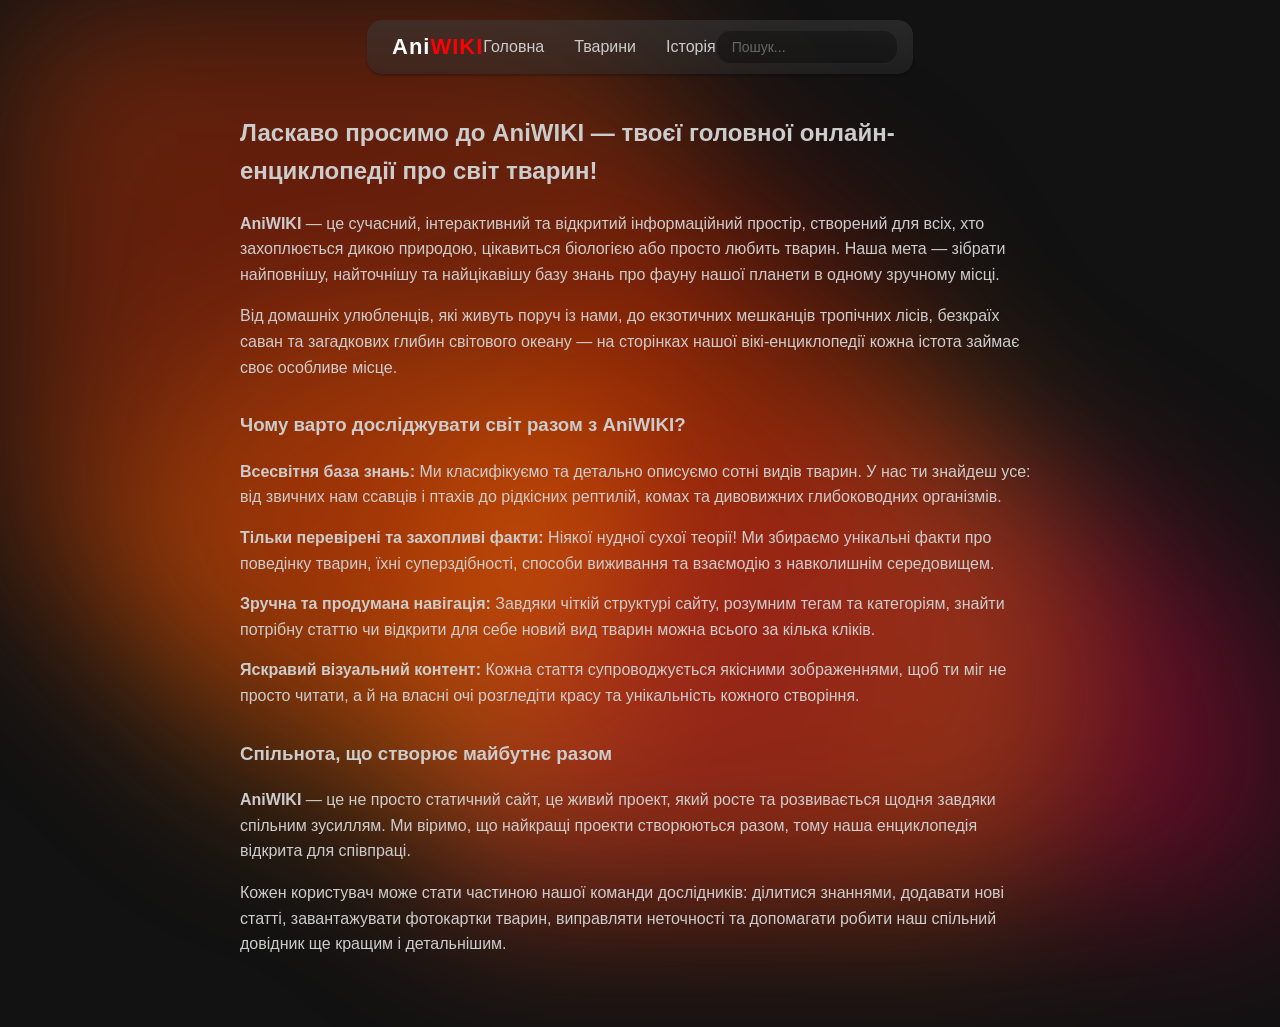
==== index.html @ d8af7936 "добалено сторінки. майже все готово" ====
<!DOCTYPE html>
<html lang="uk">
<head>
    <meta charset="UTF-8">
    <meta name="viewport" content="width=device-width, initial-scale=1.0">
    <title>AniWIKI Home</title>
    <link rel="stylesheet" href="style.css">
</head>
<body>
    <div class="header-container">
        <header class="nav">
            <div class="logo">Ani<span>WIKI</span></div>
            
            <nav class="btn">
                <a href="#">Головна</a>
                <a href="pages/wiki/coala/index.html">Тварини</a>
                <a href="#">Історія</a>
            </nav>
            
            <div class="search-box">
                <input type="text" placeholder="Пошук...">
            </div>
        </header>
    </div>
    <main>
            <section class="wiki-intro">
                <h2>Ласкаво просимо до AniWIKI — твоєї головної онлайн-енциклопедії про світ тварин!</h2>
                
                <p><strong>AniWIKI</strong> — це сучасний, інтерактивний та відкритий інформаційний простір, створений для всіх, хто захоплюється дикою природою, цікавиться біологією або просто любить тварин. Наша мета — зібрати найповнішу, найточнішу та найцікавішу базу знань про фауну нашої планети в одному зручному місці.</p>
                
                <p>Від домашніх улюбленців, які живуть поруч із нами, до екзотичних мешканців тропічних лісів, безкраїх саван та загадкових глибин світового океану — на сторінках нашої вікі-енциклопедії кожна істота займає своє особливе місце.</p>
            </section>

            <section class="wiki-features">
                <h3>Чому варто досліджувати світ разом з AniWIKI?</h3>
                <ul>
                    <li><strong>Всесвітня база знань:</strong> Ми класифікуємо та детально описуємо сотні видів тварин. У нас ти знайдеш усе: від звичних нам ссавців і птахів до рідкісних рептилій, комах та дивовижних глибоководних організмів.</li>
                    <li><strong>Тільки перевірені та захопливі факти:</strong> Ніякої нудної сухої теорії! Ми збираємо унікальні факти про поведінку тварин, їхні суперздібності, способи виживання та взаємодію з навколишнім середовищем.</li>
                    <li><strong>Зручна та продумана навігація:</strong> Завдяки чіткій структурі сайту, розумним тегам та категоріям, знайти потрібну статтю чи відкрити для себе новий вид тварин можна всього за кілька кліків.</li>
                    <li><strong>Яскравий візуальний контент:</strong> Кожна стаття супроводжується якісними зображеннями, щоб ти міг не просто читати, а й на власні очі розгледіти красу та унікальність кожного створіння.</li>
                </ul>
            </section>

            <section class="wiki-community">
                <h3>Спільнота, що створює майбутнє разом</h3>
                <p><strong>AniWIKI</strong> — це не просто статичний сайт, це живий проект, який росте та розвивається щодня завдяки спільним зусиллям. Ми віримо, що найкращі проекти створюються разом, тому наша енциклопедія відкрита для співпраці.</p>
                <p>Кожен користувач може стати частиною нашої команди дослідників: ділитися знаннями, додавати нові статті, завантажувати фотокартки тварин, виправляти неточності та допомагати робити наш спільний довідник ще кращим і детальнішим.</p>
            </section>
    </main>
    <footer></footer>

    <script src="script.js"></script>
</body>
<div class="blob-container">
  <div class="blob blob-1"></div>
  <div class="blob blob-2"></div>
  <div class="blob blob-3"></div>
  <div class="blob blob-4"></div>
  <div class="blob blob-5"></div>
</div>
</html>
---- style.css ----
:root {
  --font-family: "Inter", sans-serif;
}

/* сторінка */

body {
    background-color: #121212;
    margin: 0;
    padding: 20px;
    font-family: 'Segoe UI', sans-serif;
}

/* хедер та навігація */

.header-container {
    display: flex;
    justify-content: center;
}

.nav {
    display: flex;
    align-items: center;
    justify-content: space-between;
    padding: 10px 25px;
    width: 40%;
    max-width: 1000px;
    border-radius: 15px;
    
    backdrop-filter: blur(2px);
    box-shadow: 0 2px 2px 0 rgba(0, 0, 0, 0.25);
    background: linear-gradient(180deg, rgba(62, 62, 63, 0.5) 0%, rgba(45, 45, 45, 0.5) 100%);
}

/* логотип */

.logo {
    color: white;
    font-weight: bold;
    font-size: 22px;
    letter-spacing: 1px;
}

.logo span {
    color: #ff0000;
}

/* кнопки */

.btn {
    display: flex;
    gap: 30px;
}

.btn a {
    color: #ccc;
    text-decoration: none;
    font-size: 16px;
    transition: 0.3s;
}

.btn a:hover {
    color: white;
}

/* вікно пошуку */

.search-box input {
    background: rgba(0, 0, 0, 0.3);
    border: 1px solid rgba(255, 255, 255, 0.05);
    border-radius: 15px;
    padding: 8px 15px;
    color: white;
    outline: none;
    width: 150px;
    font-size: 14px;
    transition: 0.3s;
}

.search-box input:focus {
    background: rgba(0, 0, 0, 0.5);
    width: 200px;
    border-color: rgba(255, 0, 0, 0.5);
}

.search-box input::placeholder {
    color: #666;
}

/* мейн */

main {
    max-width: 800px;
    margin: 0 auto;
    padding: 20px;
    line-height: 1.6;
    color: #ccc;
}

section {
    margin-bottom: 30px;
}

ul {
    list-style-type: none;
    padding-left: 0;
}

li {
    margin-bottom: 15px;
}

/* блоби */

.blob-container {
    position: fixed;
    inset: 0;
    overflow: hidden;
    z-index: -1;
    filter: blur(80px);
    pointer-events: none;
}

.blob {
    position: absolute;
    border-radius: 50%;
    opacity: 0.35;
}

.blob-1 {
    width: 800px; height: 800px;
    background: radial-gradient(circle, #ff2200, #ff6600);
    top: -100px; left: -80px;
    animation: blob1 7s ease-in-out infinite alternate;
}
.blob-2 {
    width: 900px; height: 900px;
    background: radial-gradient(circle, #cc0033, #ff0066);
    top: 50%; right: -60px;
    animation: blob2 6s ease-in-out infinite alternate;
}
.blob-3 {
    width: 700px; height: 700px;
    background: radial-gradient(circle, #ff4400, #ffaa00);
    bottom: -120px; left: 30%;
    animation: blob3 5s ease-in-out infinite alternate;
}
.blob-4 {
    width: 400px; height: 400px;
    background: radial-gradient(circle, #990000, #cc2200);
    top: 20%; left: 40%;
    animation: blob4 8s ease-in-out infinite alternate;
}
.blob-5 {
    width: 500px; height: 500px;
    background: radial-gradient(circle, #ff3300, #ff9900);
    bottom: 10%; left: 10%;
    animation: blob5 7s ease-in-out infinite alternate;
}

@keyframes blob1 {
    from { transform: translate(0, 0) scale(1); }
    to   { transform: translate(550px, 30px) scale(1.7); }
}
@keyframes blob2 {
    from { transform: translate(0, 0) scale(1); }
    to   { transform: translate(-250px, -30px) scale(1.3); }
}
@keyframes blob3 {
    from { transform: translate(0, 0) scale(1); }
    to   { transform: translate(510px, 30px) scale(1.1); }
}
@keyframes blob4 {
    from { transform: translate(0, 0) scale(1); }
    to   { transform: translate(400px, -50px) scale(0.7); }
}
@keyframes blob5 {
    from { transform: translate(0, 0) scale(1); }
    to   { transform: translate(250px, -450px) scale(1.2); }
}
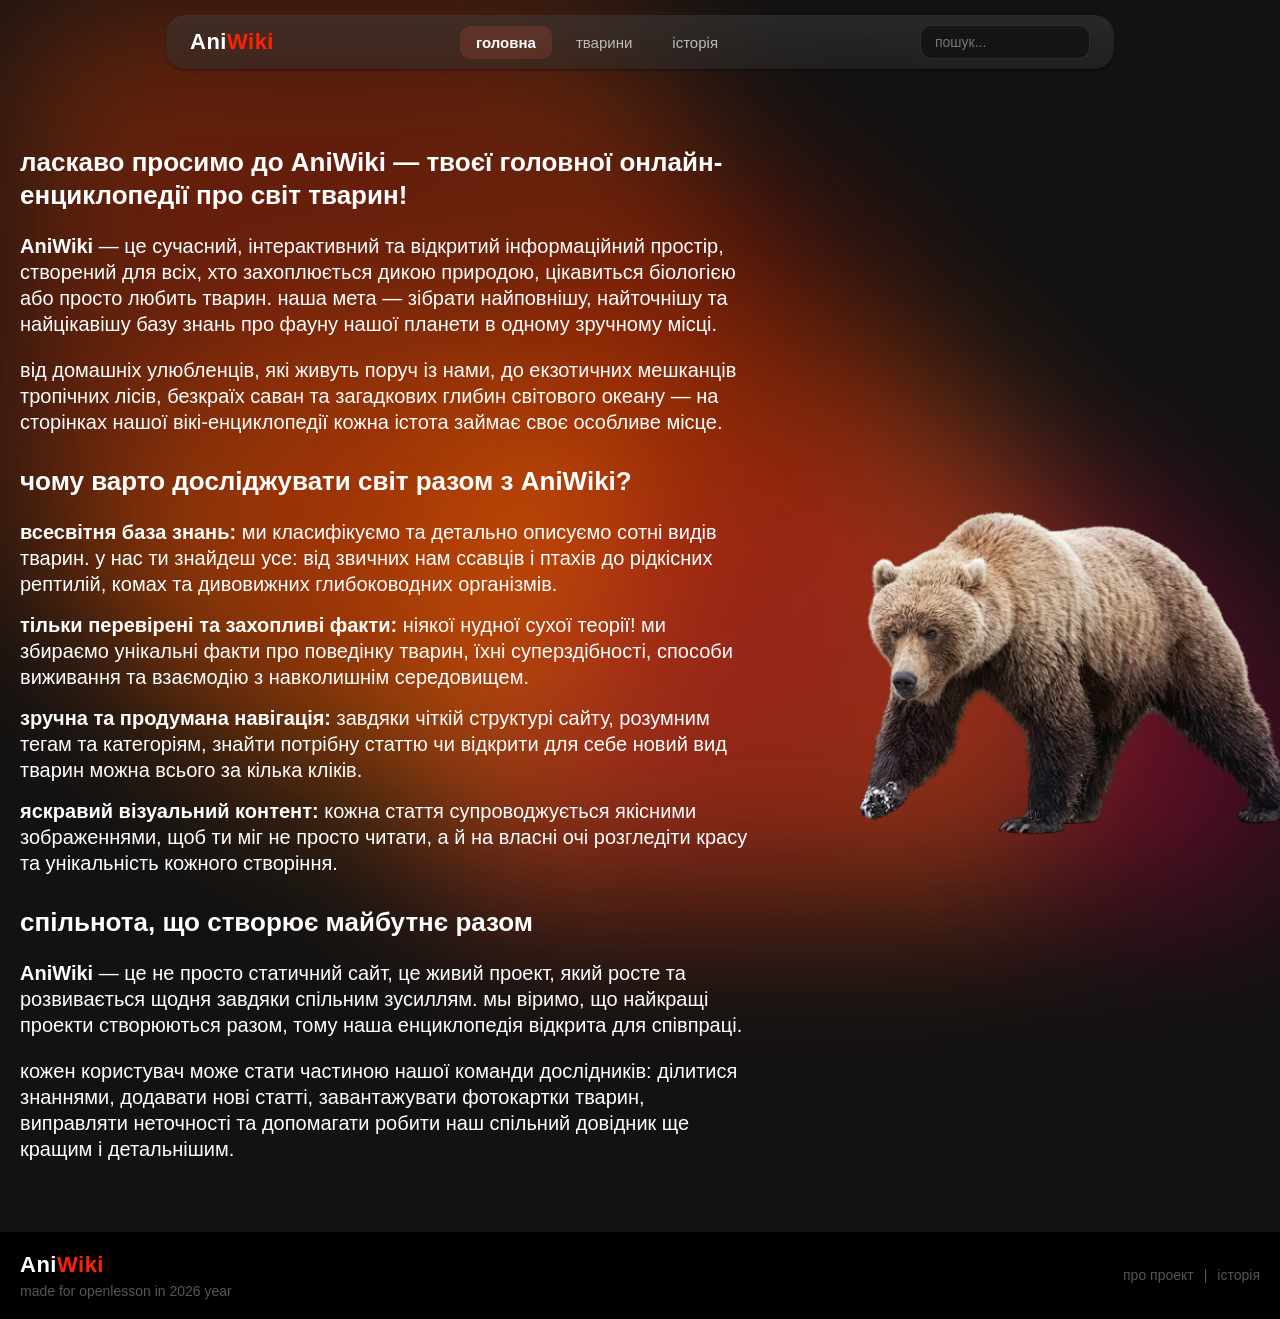
==== commit 49f8639d: "ЗРОБЛЕНО!" ====
--- a/index.html
+++ b/index.html
@@ -3,59 +3,70 @@
 <head>
     <meta charset="UTF-8">
     <meta name="viewport" content="width=device-width, initial-scale=1.0">
-    <title>AniWIKI Home</title>
+    <title>aniwiki home</title>
     <link rel="stylesheet" href="style.css">
 </head>
 <body>
     <div class="header-container">
         <header class="nav">
-            <div class="logo">Ani<span>WIKI</span></div>
-            
-            <nav class="btn">
-                <a href="#">Головна</a>
-                <a href="pages/wiki/coala/index.html">Тварини</a>
-                <a href="#">Історія</a>
+            <div class="logo">Ani<span>Wiki</span></div>
+            <nav class="nav-links">
+                <a href="/index.html" class="active">головна</a>
+                <a href="pages/animals/index.html">тварини</a>
+                <a href="pages/history/index.html">історія</a>
             </nav>
-            
             <div class="search-box">
-                <input type="text" placeholder="Пошук...">
+                <input type="text" id="search-input" placeholder="пошук..." autocomplete="off">
+                <div id="search-results" class="search-results-dropdown"></div>
             </div>
         </header>
     </div>
-    <main>
+    
+    <main class="grid-container" id="about">
+        <div class="content-column">
             <section class="wiki-intro">
-                <h2>Ласкаво просимо до AniWIKI — твоєї головної онлайн-енциклопедії про світ тварин!</h2>
-                
-                <p><strong>AniWIKI</strong> — це сучасний, інтерактивний та відкритий інформаційний простір, створений для всіх, хто захоплюється дикою природою, цікавиться біологією або просто любить тварин. Наша мета — зібрати найповнішу, найточнішу та найцікавішу базу знань про фауну нашої планети в одному зручному місці.</p>
-                
-                <p>Від домашніх улюбленців, які живуть поруч із нами, до екзотичних мешканців тропічних лісів, безкраїх саван та загадкових глибин світового океану — на сторінках нашої вікі-енциклопедії кожна істота займає своє особливе місце.</p>
+                <h2>ласкаво просимо до AniWiki — твоєї головної онлайн-енциклопедії про світ тварин!</h2>
+                <p><strong>AniWiki</strong> — це сучасний, інтерактивний та відкритий інформаційний простір, створений для всіх, хто захоплюється дикою природою, цікавиться біологією або просто любить тварин. наша мета — зібрати найповнішу, найточнішу та найцікавішу базу знань про фауну нашої планети в одному зручному місці.</p>
+                <p>від домашніх улюбленців, які живуть поруч із нами, до екзотичних мешканців тропічних лісів, безкраїх саван та загадкових глибин світового океану — на сторінках нашої вікі-енциклопедії кожна істота займає своє особливе місце.</p>
             </section>
-
             <section class="wiki-features">
-                <h3>Чому варто досліджувати світ разом з AniWIKI?</h3>
+                <h3>чому варто досліджувати світ разом з AniWiki?</h3>
                 <ul>
-                    <li><strong>Всесвітня база знань:</strong> Ми класифікуємо та детально описуємо сотні видів тварин. У нас ти знайдеш усе: від звичних нам ссавців і птахів до рідкісних рептилій, комах та дивовижних глибоководних організмів.</li>
-                    <li><strong>Тільки перевірені та захопливі факти:</strong> Ніякої нудної сухої теорії! Ми збираємо унікальні факти про поведінку тварин, їхні суперздібності, способи виживання та взаємодію з навколишнім середовищем.</li>
-                    <li><strong>Зручна та продумана навігація:</strong> Завдяки чіткій структурі сайту, розумним тегам та категоріям, знайти потрібну статтю чи відкрити для себе новий вид тварин можна всього за кілька кліків.</li>
-                    <li><strong>Яскравий візуальний контент:</strong> Кожна стаття супроводжується якісними зображеннями, щоб ти міг не просто читати, а й на власні очі розгледіти красу та унікальність кожного створіння.</li>
+                    <li><strong>всесвітня база знань:</strong> ми класифікуємо та детально описуємо сотні видів тварин. у нас ти знайдеш усе: від звичних нам ссавців і птахів до рідкісних рептилій, комах та дивовижних глибоководних організмів.</li>
+                    <li><strong>тільки перевірені та захопливі факти:</strong> ніякої нудної сухої теорії! ми збираємо унікальні факти про поведінку тварин, їхні суперздібності, способи виживання та взаємодію з навколишнім середовищем.</li>
+                    <li><strong>зручна та продумана навігація:</strong> завдяки чіткій структурі сайту, розумним тегам та категоріям, знайти потрібну статтю чи відкрити для себе новий вид тварин можна всього за кілька кліків.</li>
+                    <li><strong>яскравий візуальний контент:</strong> кожна стаття супроводжується якісними зображеннями, щоб ти міг не просто читати, а й на власні очі розгледіти красу та унікальність кожного створіння.</li>
                 </ul>
             </section>
+            <section class="wiki-community">
+                <h3>спільнота, що створює майбутнє разом</h3>
+                <p><strong>AniWiki</strong> — це не просто статичний сайт, це живий проект, який росте та розвивається щодня завдяки спільним зусиллям. мы віримо, що найкращі проекти створюються разом, тому наша енциклопедія відкрита для співпраці.</p>
+                <p>кожен користувач може стати частиною нашої команди дослідників: ділитися знаннями, додавати нові статті, завантажувати фотокартки тварин, виправляти неточності та допомагати робити наш спільний довідник ще кращим і детальнішим.</p>
+            </section>
+        </div>
+        
+        <div class="illustration-column" id="animal-slider">
+        </div>
+    </main>
 
-            <section class="wiki-community">
-                <h3>Спільнота, що створює майбутнє разом</h3>
-                <p><strong>AniWIKI</strong> — це не просто статичний сайт, це живий проект, який росте та розвивається щодня завдяки спільним зусиллям. Ми віримо, що найкращі проекти створюються разом, тому наша енциклопедія відкрита для співпраці.</p>
-                <p>Кожен користувач може стати частиною нашої команди дослідників: ділитися знаннями, додавати нові статті, завантажувати фотокартки тварин, виправляти неточності та допомагати робити наш спільний довідник ще кращим і детальнішим.</p>
-            </section>
-    </main>
-    <footer></footer>
+    <footer class="footer">
+        <div class="footer-left">
+            <div class="logo">Ani<span>Wiki</span></div>
+            <p>made for openlesson in 2026 year</p>
+        </div>
+        <div class="footer-right">
+            <a href="#about">про проект</a> | <a href="/pages/history/">історія</a>
+        </div>
+    </footer>
 
     <script src="script.js"></script>
+    
+    <div class="blob-container">
+        <div class="blob blob-1"></div>
+        <div class="blob blob-2"></div>
+        <div class="blob blob-3"></div>
+        <div class="blob blob-4"></div>
+        <div class="blob blob-5"></div>
+    </div>
 </body>
-<div class="blob-container">
-  <div class="blob blob-1"></div>
-  <div class="blob blob-2"></div>
-  <div class="blob blob-3"></div>
-  <div class="blob blob-4"></div>
-  <div class="blob blob-5"></div>
-</div>
 </html>
--- a/style.css
+++ b/style.css
@@ -1,180 +1,339 @@
 :root {
-  --font-family: "Inter", sans-serif;
-}
-
-/* сторінка */
+  --font-family: "inter", sans-serif;
+}
 
 body {
-    background-color: #121212;
-    margin: 0;
-    padding: 20px;
-    font-family: 'Segoe UI', sans-serif;
-}
-
-/* хедер та навігація */
+  background-color: #121212;
+  margin: 0;
+  padding: 0;
+  font-family: 'segoe ui', sans-serif;
+  overflow-x: hidden;
+  display: flex;
+  flex-direction: column;
+  min-height: 100vh; 
+}
 
 .header-container {
-    display: flex;
+  position: sticky;
+  top: 0;
+  left: 0;
+  width: 100%;
+  display: flex;
+  justify-content: center;
+  padding: 15px 0;
+  z-index: 100;
+}
+
+.nav {
+  display: flex;
+  align-items: center;
+  justify-content: space-between;
+  padding: 10px 24px;
+  width: 90%;
+  max-width: 900px;
+  border-radius: 20px;
+  backdrop-filter: blur(2px);
+  box-shadow: 0 2px 2px 0 rgba(0, 0, 0, 0.25);
+  background: linear-gradient(180deg, rgba(62, 62, 63, 0.5) 0%, rgba(45, 45, 45, 0.5) 100%);
+}
+
+@media (max-width: 600px) {
+  .nav {
+    flex-direction: column;
+    gap: 12px;
+    padding: 15px;
+  }
+  .nav-links {
+    width: 100%;
     justify-content: center;
-}
-
-.nav {
-    display: flex;
-    align-items: center;
-    justify-content: space-between;
-    padding: 10px 25px;
-    width: 40%;
-    max-width: 1000px;
-    border-radius: 15px;
-    
-    backdrop-filter: blur(2px);
-    box-shadow: 0 2px 2px 0 rgba(0, 0, 0, 0.25);
-    background: linear-gradient(180deg, rgba(62, 62, 63, 0.5) 0%, rgba(45, 45, 45, 0.5) 100%);
-}
-
-/* логотип */
+  }
+  .search-box {
+    width: 100%;
+  }
+  .search-box input {
+    width: 100%;
+  }
+  .search-box input:focus {
+    width: 100%;
+  }
+}
 
 .logo {
-    color: white;
-    font-weight: bold;
-    font-size: 22px;
-    letter-spacing: 1px;
+  color: white;
+  font-weight: 800;
+  font-size: 22px;
+  letter-spacing: 0.5px;
+  cursor: default;
 }
 
 .logo span {
-    color: #ff0000;
-}
-
-/* кнопки */
-
-.btn {
-    display: flex;
-    gap: 30px;
-}
-
-.btn a {
-    color: #ccc;
-    text-decoration: none;
-    font-size: 16px;
-    transition: 0.3s;
-}
-
-.btn a:hover {
-    color: white;
-}
-
-/* вікно пошуку */
+  color: #ff2200;
+}
+
+.nav-links {
+  display: flex;
+  gap: 8px;
+}
+
+.nav-links a {
+  color: #bbb;
+  text-decoration: none;
+  font-size: 15px;
+  font-weight: 500;
+  padding: 8px 16px;
+  border-radius: 10px;
+  transition: all 0.25s ease;
+}
+
+.nav-links a:hover {
+  color: white;
+  background-color: rgba(255, 255, 255, 0.1);
+}
+
+.nav-links a.active {
+  color: white;
+  background-color: rgba(255, 101, 81, 0.15);
+  font-weight: 600;
+}
+
+.search-box {
+  position: relative;
+}
 
 .search-box input {
-    background: rgba(0, 0, 0, 0.3);
-    border: 1px solid rgba(255, 255, 255, 0.05);
-    border-radius: 15px;
-    padding: 8px 15px;
-    color: white;
-    outline: none;
-    width: 150px;
-    font-size: 14px;
-    transition: 0.3s;
+  background: rgba(0, 0, 0, 0.4);
+  border: 1px solid rgba(255, 255, 255, 0.1);
+  border-radius: 12px;
+  padding: 8px 14px;
+  color: white;
+  outline: none;
+  width: 140px;
+  font-size: 14px;
+  transition: all 0.3s ease;
 }
 
 .search-box input:focus {
-    background: rgba(0, 0, 0, 0.5);
-    width: 200px;
-    border-color: rgba(255, 0, 0, 0.5);
+  background: rgba(0, 0, 0, 0.7);
+  width: 180px;
+  border-color: #ff2200;
+  box-shadow: 0 0 10px rgba(255, 34, 0, 0.2);
 }
 
 .search-box input::placeholder {
-    color: #666;
-}
-
-/* мейн */
-
-main {
-    max-width: 800px;
-    margin: 0 auto;
-    padding: 20px;
-    line-height: 1.6;
-    color: #ccc;
+  color: #777;
+}
+
+.search-results-dropdown {
+  position: absolute;
+  top: 120%;
+  right: 0;
+  width: 200px;
+  background: rgba(20, 20, 20, 0.95);
+  border: 1px solid rgba(255, 34, 0, 0.3);
+  border-radius: 12px;
+  overflow: hidden;
+  z-index: 1000;
+  display: none;
+  box-shadow: 0 5px 20px rgba(0, 0, 0, 0.6);
+  backdrop-filter: blur(10px);
+}
+
+.search-result-item {
+  display: flex;
+  align-items: center;
+  gap: 12px;
+  padding: 8px 12px;
+  color: #ddd;
+  font-size: 14px;
+  cursor: pointer;
+  transition: all 0.2s ease;
+  text-align: left;
+}
+
+.search-result-item:hover {
+  background: rgba(255, 34, 0, 0.2);
+  color: white;
+}
+
+.search-item-img {
+  width: 30px;
+  height: 30px;
+  border-radius: 50%; 
+  object-fit: cover;  
+  background-color: #222;
+}
+
+main.grid-container {
+  max-width: 1600px;
+  width: 100%;
+  box-sizing: border-box;
+  margin: 0 auto;
+  padding: 40px 40px 40px 20px;
+  display: grid;
+  grid-template-columns: 60% 40%;
+  gap: 40px;
+  align-items: center;
+  line-height: 1.3;
+  color: #ffffff;
+  font-size: 20px;
+  flex: 1; 
+  position: relative;
+}
+
+.content-column {
+  position: relative;
+  z-index: 2;
+}
+
+.content-column h2, 
+.content-column h3 {
+  font-size: 26px;
+  margin-bottom: 20px;
+}
+
+.illustration-column {
+  position: absolute;
+  top: 50%;
+  right: -5%; 
+  transform: translateY(-50%); 
+  width: 45%; 
+  height: 80vh;
+  display: flex;
+  justify-content: center;
+  align-items: center;
+  z-index: 1; 
+  pointer-events: none; 
+}
+
+.animal-slide {
+  position: absolute;
+  max-width: 100%;
+  max-height: 100%;
+  object-fit: contain;
+  opacity: 0;
+  transform: translateX(30px);
+  transition: opacity 1s ease-in-out, transform 1s ease-in-out;
+}
+
+.animal-slide.active {
+  opacity: 1;
+  transform: translateX(0);
 }
 
 section {
-    margin-bottom: 30px;
+  margin-bottom: 30px;
 }
 
 ul {
-    list-style-type: none;
-    padding-left: 0;
+  list-style-type: none;
+  padding-left: 0;
 }
 
 li {
-    margin-bottom: 15px;
-}
-
-/* блоби */
+  margin-bottom: 15px;
+}
 
 .blob-container {
-    position: fixed;
-    inset: 0;
-    overflow: hidden;
-    z-index: -1;
-    filter: blur(80px);
-    pointer-events: none;
+  position: fixed;
+  inset: 0;
+  overflow: hidden;
+  z-index: -1;
+  filter: blur(80px);
+  pointer-events: none;
 }
 
 .blob {
-    position: absolute;
-    border-radius: 50%;
-    opacity: 0.35;
+  position: absolute;
+  border-radius: 50%;
+  opacity: 0.35;
 }
 
 .blob-1 {
-    width: 800px; height: 800px;
-    background: radial-gradient(circle, #ff2200, #ff6600);
-    top: -100px; left: -80px;
-    animation: blob1 7s ease-in-out infinite alternate;
+  width: 800px; height: 800px;
+  background: radial-gradient(circle, #ff2200, #ff6600);
+  top: -100px; left: -80px;
+  animation: blob1 7s ease-in-out infinite alternate;
 }
 .blob-2 {
-    width: 900px; height: 900px;
-    background: radial-gradient(circle, #cc0033, #ff0066);
-    top: 50%; right: -60px;
-    animation: blob2 6s ease-in-out infinite alternate;
+  width: 900px; height: 900px;
+  background: radial-gradient(circle, #cc0033, #ff0066);
+  top: 50%; right: -60px;
+  animation: blob2 6s ease-in-out infinite alternate;
 }
 .blob-3 {
-    width: 700px; height: 700px;
-    background: radial-gradient(circle, #ff4400, #ffaa00);
-    bottom: -120px; left: 30%;
-    animation: blob3 5s ease-in-out infinite alternate;
+  width: 700px; height: 700px;
+  background: radial-gradient(circle, #ff4400, #ffaa00);
+  bottom: -120px; left: 30%;
+  animation: blob3 5s ease-in-out infinite alternate;
 }
 .blob-4 {
-    width: 400px; height: 400px;
-    background: radial-gradient(circle, #990000, #cc2200);
-    top: 20%; left: 40%;
-    animation: blob4 8s ease-in-out infinite alternate;
+  width: 400px; height: 400px;
+  background: radial-gradient(circle, #990000, #cc2200);
+  top: 20%; left: 40%;
+  animation: blob4 8s ease-in-out infinite alternate;
 }
 .blob-5 {
-    width: 500px; height: 500px;
-    background: radial-gradient(circle, #ff3300, #ff9900);
-    bottom: 10%; left: 10%;
-    animation: blob5 7s ease-in-out infinite alternate;
+  width: 500px; height: 500px;
+  background: radial-gradient(circle, #ff3300, #ff9900);
+  bottom: 10%; left: 10%;
+  animation: blob5 7s ease-in-out infinite alternate;
 }
 
 @keyframes blob1 {
-    from { transform: translate(0, 0) scale(1); }
-    to   { transform: translate(550px, 30px) scale(1.7); }
+  from { transform: translate(0, 0) scale(1); }
+  to { transform: translate(550px, 30px) scale(1.7); }
 }
 @keyframes blob2 {
-    from { transform: translate(0, 0) scale(1); }
-    to   { transform: translate(-250px, -30px) scale(1.3); }
+  from { transform: translate(0, 0) scale(1); }
+  to { transform: translate(-250px, -30px) scale(1.3); }
 }
 @keyframes blob3 {
-    from { transform: translate(0, 0) scale(1); }
-    to   { transform: translate(510px, 30px) scale(1.1); }
+  from { transform: translate(0, 0) scale(1); }
+  to { transform: translate(510px, 30px) scale(1.1); }
 }
 @keyframes blob4 {
-    from { transform: translate(0, 0) scale(1); }
-    to   { transform: translate(400px, -50px) scale(0.7); }
+  from { transform: translate(0, 0) scale(1); }
+  to { transform: translate(400px, -50px) scale(0.7); }
 }
 @keyframes blob5 {
-    from { transform: translate(0, 0) scale(1); }
-    to   { transform: translate(250px, -450px) scale(1.2); }
+  from { transform: translate(0, 0) scale(1); }
+  to { transform: translate(250px, -450px) scale(1.2); }
+}
+
+.footer {
+  background-color: #000000;
+  color: #555555;
+  padding: 20px;
+  display: flex;
+  justify-content: space-between;
+  align-items: center;
+  font-size: 14px;
+}
+
+.footer-left {
+  display: flex;
+  flex-direction: column;
+  gap: 5px;
+}
+
+.footer-left p {
+  margin: 0;
+}
+
+.footer-right {
+  display: flex;
+  gap: 10px;
+}
+
+.footer-right a {
+  color: #555555;
+  text-decoration: none;
+}
+
+.footer-right a:hover {
+  text-decoration: underline;
+}
+
+html {
+  scroll-behavior: smooth;
 }
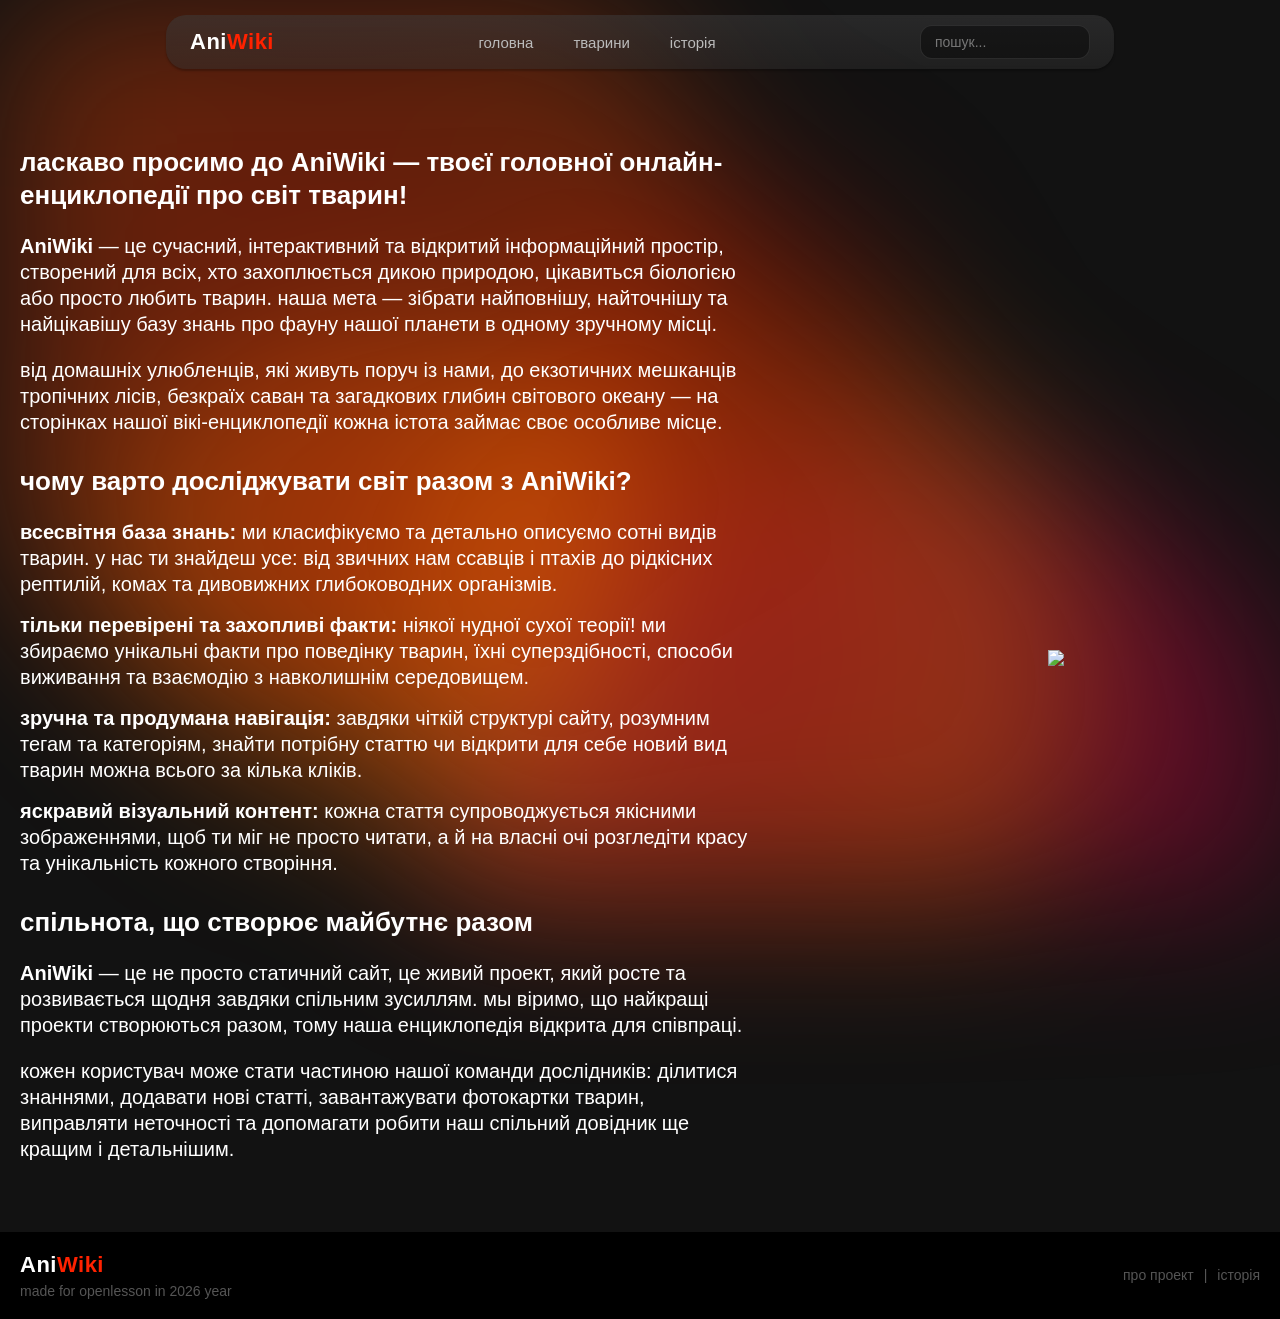
==== commit d57120ee: "test3" ====
--- a/index.html
+++ b/index.html
@@ -11,9 +11,9 @@
         <header class="nav">
             <div class="logo">Ani<span>Wiki</span></div>
             <nav class="nav-links">
-                <a href="/index.html" class="active">головна</a>
-                <a href="pages/animals/index.html">тварини</a>
-                <a href="pages/history/index.html">історія</a>
+                <a href="web-program/index.html">головна</a>
+                <a href="web-program/pages/animals/index.html">тварини</a>
+                <a href="web-program/pages/history/index.html">історія</a>
             </nav>
             <div class="search-box">
                 <input type="text" id="search-input" placeholder="пошук..." autocomplete="off">
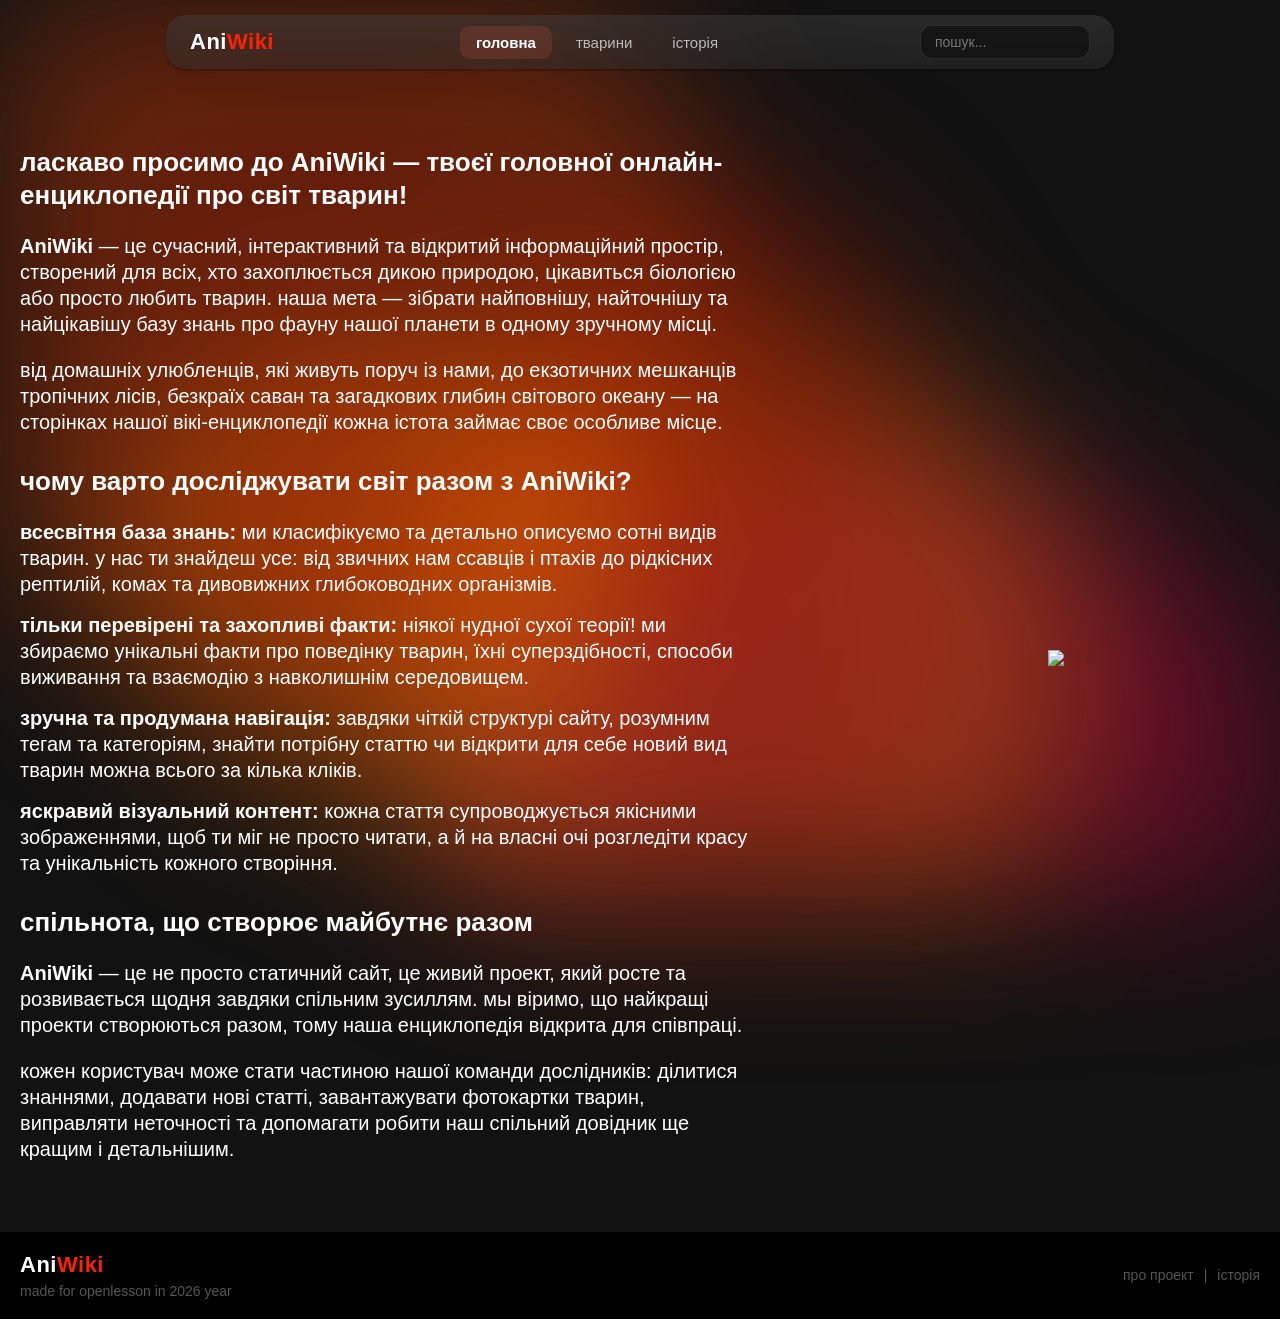
==== commit 3c94b19d: "test7" ====
--- a/index.html
+++ b/index.html
@@ -11,7 +11,7 @@
         <header class="nav">
             <div class="logo">Ani<span>Wiki</span></div>
             <nav class="nav-links">
-                <a href="web-program/index.html">головна</a>
+                <a href="web-program/index.html" class="active">головна</a>
                 <a href="web-program/pages/animals/index.html">тварини</a>
                 <a href="web-program/pages/history/index.html">історія</a>
             </nav>
@@ -55,7 +55,7 @@
             <p>made for openlesson in 2026 year</p>
         </div>
         <div class="footer-right">
-            <a href="#about">про проект</a> | <a href="/pages/history/">історія</a>
+            <a href="#about">про проект</a> | <a href="web-program/pages/history/">історія</a>
         </div>
     </footer>
 
